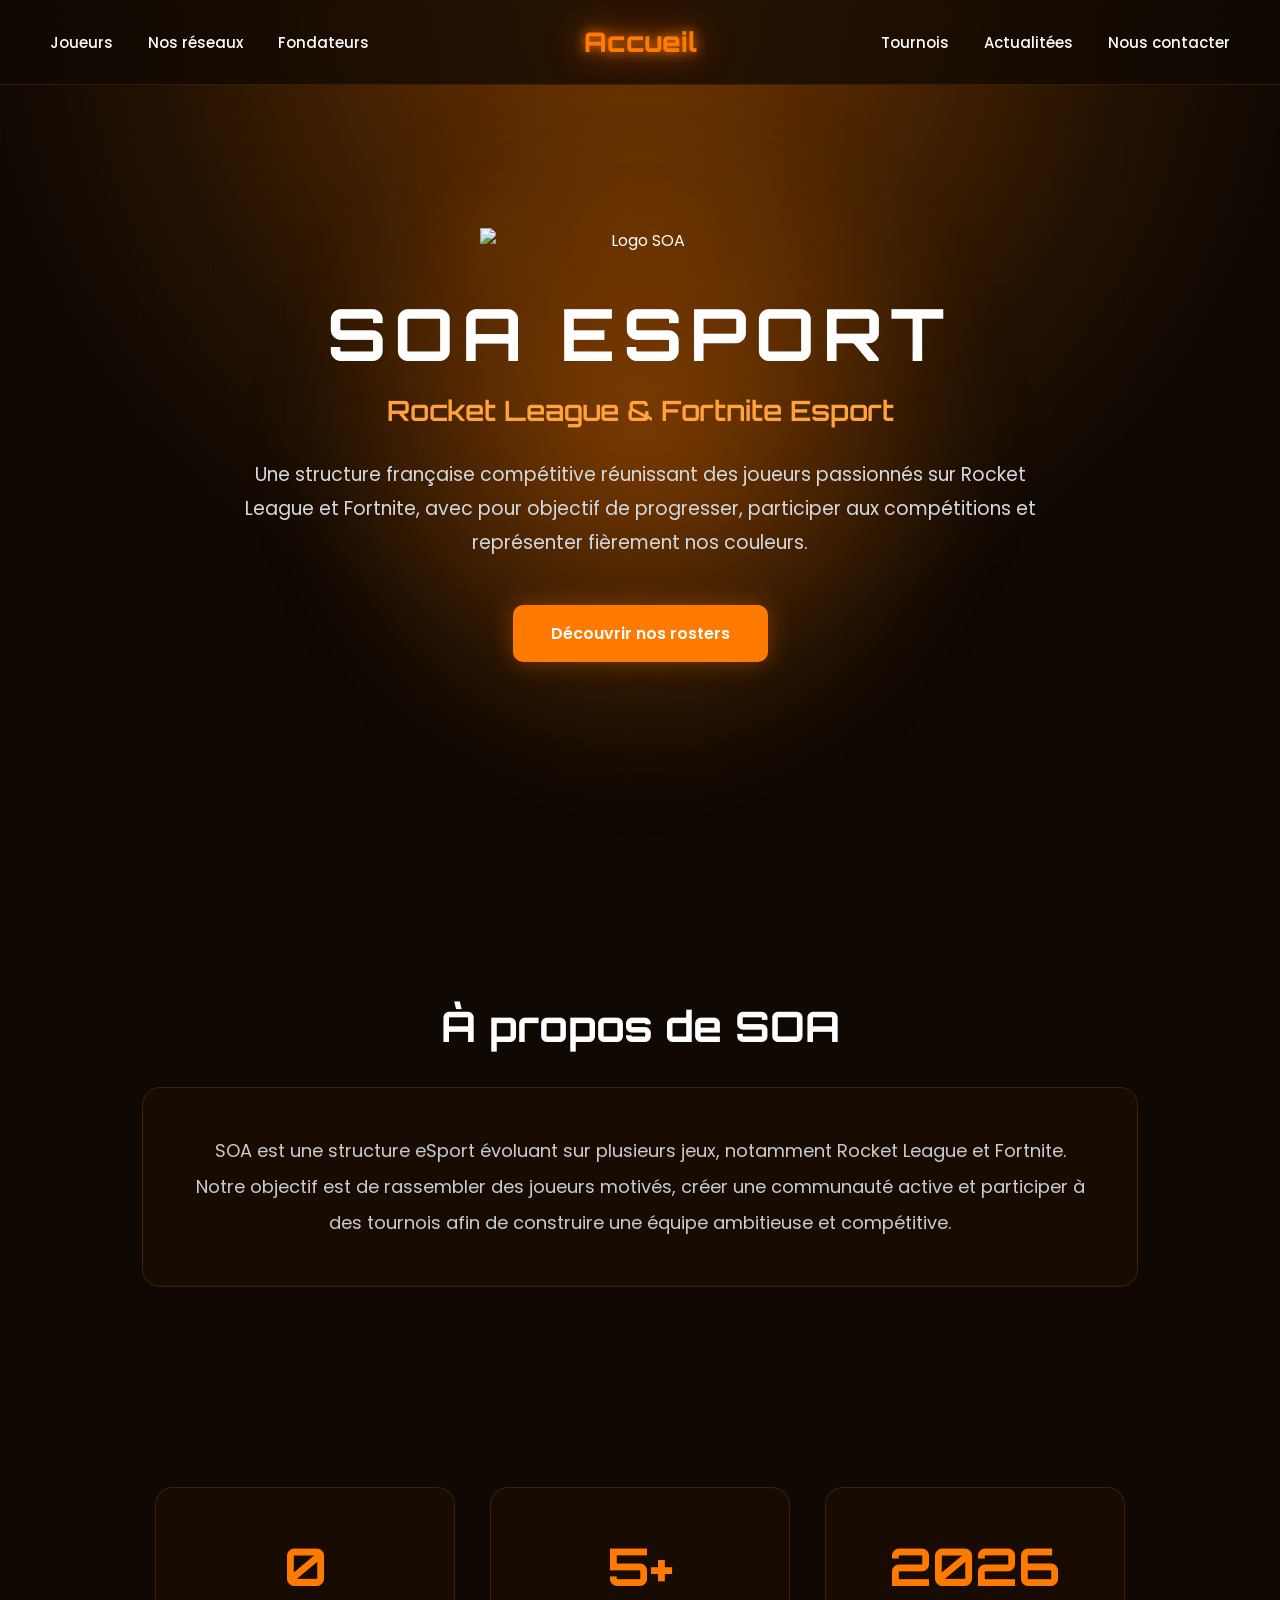
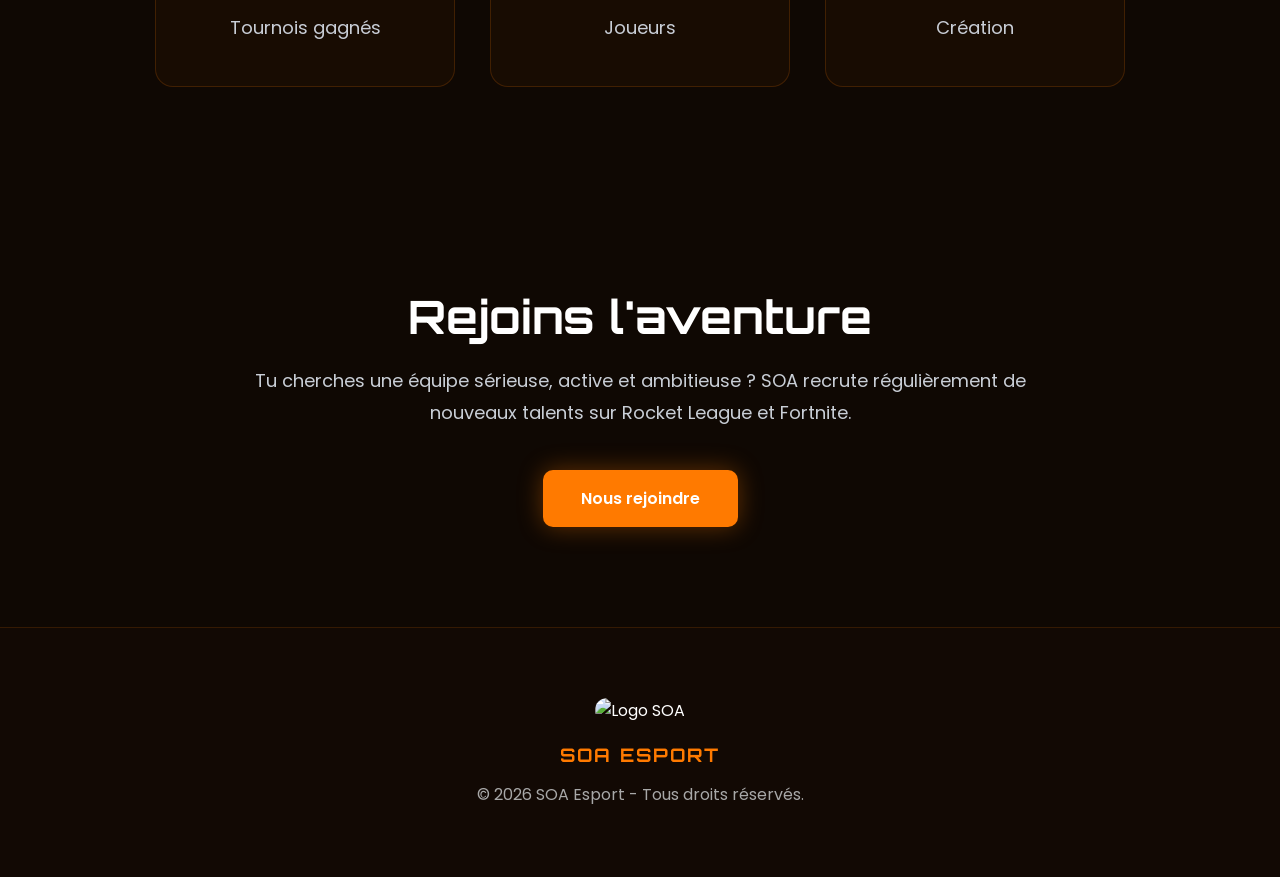
==== index.html @ ee6bb704 "Add links to 'Nos réseaux' and 'Actualitées' sections" ====
<!DOCTYPE html>
<html lang="fr">

<head>

    <meta charset="UTF-8">
    <meta name="viewport" content="width=device-width, initial-scale=1.0">

    <title>SOA Esport | Accueil</title>

    <link rel="stylesheet" href="css/style.css">
    <link rel="stylesheet" href="css/accueil.css">

    <link rel="preconnect" href="https://fonts.googleapis.com">
    <link rel="preconnect" href="https://fonts.gstatic.com" crossorigin>

    <link href="https://fonts.googleapis.com/css2?family=Orbitron:wght@400;600;700;800&family=Poppins:wght@300;400;500;600&display=swap" rel="stylesheet">

    <link rel="icon" href="images/SOA_logo_gris.jpg">

</head>


<body>


<header>

<nav>

<div class="nav-left">

<a href="joueurs.html">Joueurs</a>
<a href="reseaux.html">Nos réseaux</a>
<a href="fondateurs.html">Fondateurs</a>

</div>


<div class="nav-center">

<a href="./" class="active">Accueil</a>

</div>


<div class="nav-right">

<a href="tournois.html">Tournois</a>
<a href="actualites.html">Actualitées</a>
<a href="contact.html">Nous contacter</a>

</div>


</nav>

</header>




<main>



<section class="hero">


<div class="background-glow"></div>


<img src="images/SOA_logo_gris.jpg" class="logo" alt="Logo SOA">



<h1>SOA ESPORT</h1>


<h2>Rocket League & Fortnite Esport</h2>



<p>

Une structure française compétitive réunissant
des joueurs passionnés sur Rocket League et Fortnite,
avec pour objectif de progresser, participer aux compétitions
et représenter fièrement nos couleurs.

</p>



<a href="joueurs.html" class="btn">

Découvrir nos rosters

</a>



</section>





<section class="presentation reveal">


<div class="title">

<h2>À propos de SOA</h2>

</div>



<div class="presentation-content">


<p>

SOA est une structure eSport évoluant sur plusieurs jeux,
notamment Rocket League et Fortnite.

Notre objectif est de rassembler des joueurs motivés,
créer une communauté active et participer à des tournois
afin de construire une équipe ambitieuse et compétitive.

</p>


</div>


</section>





<section class="stats reveal">



<div class="stat">

<h3>0</h3>

<span>Tournois gagnés</span>

</div>




<div class="stat">

<h3>5+</h3>

<span>Joueurs</span>

</div>




<div class="stat">

<h3>2026</h3>

<span>Création</span>

</div>



</section>





<section class="join reveal">


<h2>Rejoins l'aventure</h2>



<p>

Tu cherches une équipe sérieuse, active et ambitieuse ?
SOA recrute régulièrement de nouveaux talents
sur Rocket League et Fortnite.

</p>



<a href="contact.html" class="btn">

Nous rejoindre

</a>



</section>



</main>





<footer>



<img src="images/SOA_logo_gris.jpg" alt="Logo SOA">



<h3>SOA ESPORT</h3>



<p>

© 2026 SOA Esport - Tous droits réservés.

</p>



</footer>





<script src="js/script.js"></script>

<script src="js/animations.js"></script>



</body>

</html>
---- css/style.css ----
/* ===========================
        GOOGLE FONT
=========================== */

@import url('https://fonts.googleapis.com/css2?family=Orbitron:wght@500;700;800&family=Poppins:wght@300;400;500;600&display=swap');


/* ===========================
        RESET
=========================== */

*{

    margin:0;
    padding:0;
    box-sizing:border-box;

}


html{

    scroll-behavior:smooth;

}


body{

    background:#0F0803;

    color:white;

    font-family:"Poppins",sans-serif;

    overflow-x:hidden;

}


/* Halo orange général */

body::before{

    content:"";

    position:fixed;

    inset:0;

    background:
        radial-gradient(circle at top,
        rgba(255,122,0,.16),
        transparent 45%);

    pointer-events:none;

    z-index:-1;

}



/* ===========================
        SCROLLBAR
=========================== */


::-webkit-scrollbar{

    width:10px;

}


::-webkit-scrollbar-track{

    background:#120A04;

}


::-webkit-scrollbar-thumb{

    background:#FF7A00;

    border-radius:50px;

}


::-webkit-scrollbar-thumb:hover{

    background:#FFA33A;

}



/* ===========================
        NAVIGATION
=========================== */


header{

    position:fixed;

    top:0;
    left:0;

    width:100%;

    height:85px;

    z-index:9999;

    backdrop-filter:blur(18px);

    background:rgba(15,8,3,.75);

    border-bottom:1px solid rgba(255,122,0,.15);

}



nav{

    max-width:1500px;

    height:100%;

    margin:auto;

    display:grid;

    grid-template-columns:1fr auto 1fr;

    align-items:center;

    padding:0 50px;

}



.nav-left,
.nav-right{

    display:flex;

    gap:35px;

    align-items:center;

}


.nav-right{

    justify-content:flex-end;

}



nav a{

    color:white;

    text-decoration:none;

    font-size:15px;

    font-weight:500;

    transition:.35s;

    position:relative;

}



nav a::after{

    content:"";

    position:absolute;

    left:0;

    bottom:-8px;

    width:0;

    height:2px;

    background:#FF7A00;

    transition:.35s;

}



nav a:hover{

    color:#FF7A00;

}



nav a:hover::after{

    width:100%;

}



.active{

    font-size:27px;

    color:#FF7A00;

    font-family:"Orbitron",sans-serif;

    font-weight:800;


    text-shadow:

        0 0 12px #FF7A00,

        0 0 35px #FF7A00;

}



/* ===========================
        BOUTONS
=========================== */


.btn{

    display:inline-block;

    padding:16px 38px;

    border-radius:10px;

    background:#FF7A00;

    color:white;

    text-decoration:none;

    font-weight:600;

    transition:.3s;

    box-shadow:

        0 0 25px rgba(255,122,0,.35);

}



.btn:hover{

    transform:translateY(-4px);

    background:#FFA33A;

    box-shadow:

        0 0 35px rgba(255,122,0,.8);

}



/* ===========================
        TITRES
=========================== */


h1,
h2,
h3{

    font-family:"Orbitron",sans-serif;

}



section{

    padding:100px 8%;

}



/* ===========================
        FOOTER
=========================== */


footer{

    background:#120904;

    border-top:

        1px solid rgba(255,122,0,.15);

    padding:70px 20px;

    text-align:center;

}



footer img{

    width:100px;

    margin-bottom:20px;

    filter:none;

    box-shadow:none;

    border-radius:12px;

}



footer h3{

    color:#FF7A00;

    margin-bottom:15px;

    letter-spacing:2px;

}



footer p{

    color:#A8A8A8;

}



/* ===========================
        RESPONSIVE
=========================== */


@media(max-width:1050px){


    nav{

        display:flex;

        flex-direction:column;

        justify-content:center;

        gap:18px;

        padding:20px;

        height:auto;

    }



    header{

        height:auto;

    }



    .nav-left,
    .nav-right{

        justify-content:center;

        flex-wrap:wrap;

    }



    .nav-center{

        order:-1;

    }


}



@media(max-width:650px){


    nav a{

        font-size:14px;

    }



    .active{

        font-size:22px;

    }



    section{

        padding:80px 25px;

    }


}



/* ===========================
    APPARITION AU SCROLL
=========================== */


.reveal{

    opacity:0;

    transform:translateY(70px);

    transition:

        opacity .9s ease,

        transform .9s ease;

}



.active-reveal{

    opacity:1;

    transform:translateY(0);

}
---- css/accueil.css ----
/* ==========================================
                HERO
========================================== */

.hero{

    position:relative;

    min-height:100vh;

    display:flex;

    flex-direction:column;

    justify-content:center;

    align-items:center;

    text-align:center;

    overflow:hidden;

    padding-top:90px;

}


/* Dégradé lumineux */

.hero::before{

    content:"";

    position:absolute;

    inset:0;

    background:

        radial-gradient(circle at top,

        rgba(255,122,0,.30),

        transparent 60%);

    z-index:-3;

}


/* Grille futuriste */

.hero::after{

    content:"";

    position:absolute;

    inset:0;

    background-image:

        linear-gradient(rgba(255,122,0,.04) 1px, transparent 1px),
        linear-gradient(90deg, rgba(255,122,0,.04) 1px, transparent 1px);

    background-size:70px 70px;

    opacity:.35;

    z-index:-2;

}


/* Halo derrière le logo */

.background-glow{

    position:absolute;

    width:700px;

    height:700px;

    border-radius:50%;


    background:

        radial-gradient(circle,

        rgba(255,122,0,.40),

        transparent 70%);


    filter:blur(40px);

    animation:pulse 6s infinite;

    z-index:-1;

}


/* ==========================================
                LOGO
========================================== */


.logo{

    width:320px;

    max-width:80%;

    margin-bottom:35px;


    filter:

        drop-shadow(0 0 35px rgba(255,122,0,.80));


    animation:float 5s ease-in-out infinite;

}


/* ==========================================
                TITRES
========================================== */


.hero h1{

    font-size:72px;

    letter-spacing:8px;

    margin-bottom:15px;

}



.hero h2{

    color:#FFA33A;

    font-size:28px;

    margin-bottom:30px;

    font-weight:600;

}



.hero p{

    max-width:820px;

    font-size:19px;

    line-height:1.8;

    color:#D3D8DF;

    margin-bottom:45px;

}


/* ==========================================
            PRESENTATION
========================================== */


.presentation{

    max-width:1200px;

    margin:auto;

    text-align:center;

}



.presentation h2{

    font-size:42px;

    margin-bottom:35px;

}



.presentation-content{

    background:

        rgba(255,122,0,.04);


    border:

        1px solid rgba(255,122,0,.18);


    backdrop-filter:blur(15px);


    border-radius:18px;


    padding:45px;


    transition:.35s;

}



.presentation-content:hover{

    transform:translateY(-8px);


    border-color:#FF7A00;


    box-shadow:

        0 0 35px rgba(255,122,0,.25);

}



.presentation p{

    line-height:2;

    font-size:18px;

    color:#C7CCD2;

}


/* ==========================================
                STATS
========================================== */


.stats{

    display:grid;

    grid-template-columns:repeat(3,300px);

    justify-content:center;

    gap:35px;

    max-width:1200px;

    margin:auto;

}



.stat{

    background:

        rgba(255,122,0,.04);


    border:

        1px solid rgba(255,122,0,.18);


    border-radius:18px;


    padding:45px;


    text-align:center;


    transition:.35s;

}



.stat:hover{

    transform:translateY(-10px);


    border-color:#FF7A00;


    box-shadow:

        0 0 40px rgba(255,122,0,.30);

}



.stat h3{

    font-size:52px;

    color:#FF7A00;

    margin-bottom:15px;

}



.stat span{

    color:#C9CED6;

    font-size:18px;

}


/* ==========================================
            REJOINDRE
========================================== */


.join{

    text-align:center;

    max-width:1000px;

    margin:auto;

}



.join h2{

    font-size:46px;

    margin-bottom:20px;

}



.join p{

    color:#C9CED6;

    font-size:18px;

    line-height:1.8;

    margin-bottom:40px;

}


/* ==========================================
            ANIMATIONS
========================================== */


@keyframes float{


    0%,100%{

        transform:translateY(0);

    }


    50%{

        transform:translateY(-18px);

    }

}



@keyframes pulse{


    0%{

        transform:scale(.9);

        opacity:.5;

    }


    50%{

        transform:scale(1.1);

        opacity:1;

    }


    100%{

        transform:scale(.9);

        opacity:.5;

    }

}


/* ==========================================
            RESPONSIVE
========================================== */


@media(max-width:1200px){


    .stats{

        grid-template-columns:repeat(2,300px);

        justify-content:center;

    }

}



@media(max-width:900px){


    .hero h1{

        font-size:48px;

    }



    .hero h2{

        font-size:22px;

    }



    .hero p{

        font-size:17px;

    }



    .presentation h2,
    .join h2{

        font-size:34px;

    }

}



@media(max-width:700px){


    .stats{

        grid-template-columns:1fr;

    }



    .logo{

        width:220px;

    }



    .hero h1{

        font-size:36px;

        letter-spacing:4px;

    }



    .background-glow{

        width:450px;

        height:450px;

    }

}
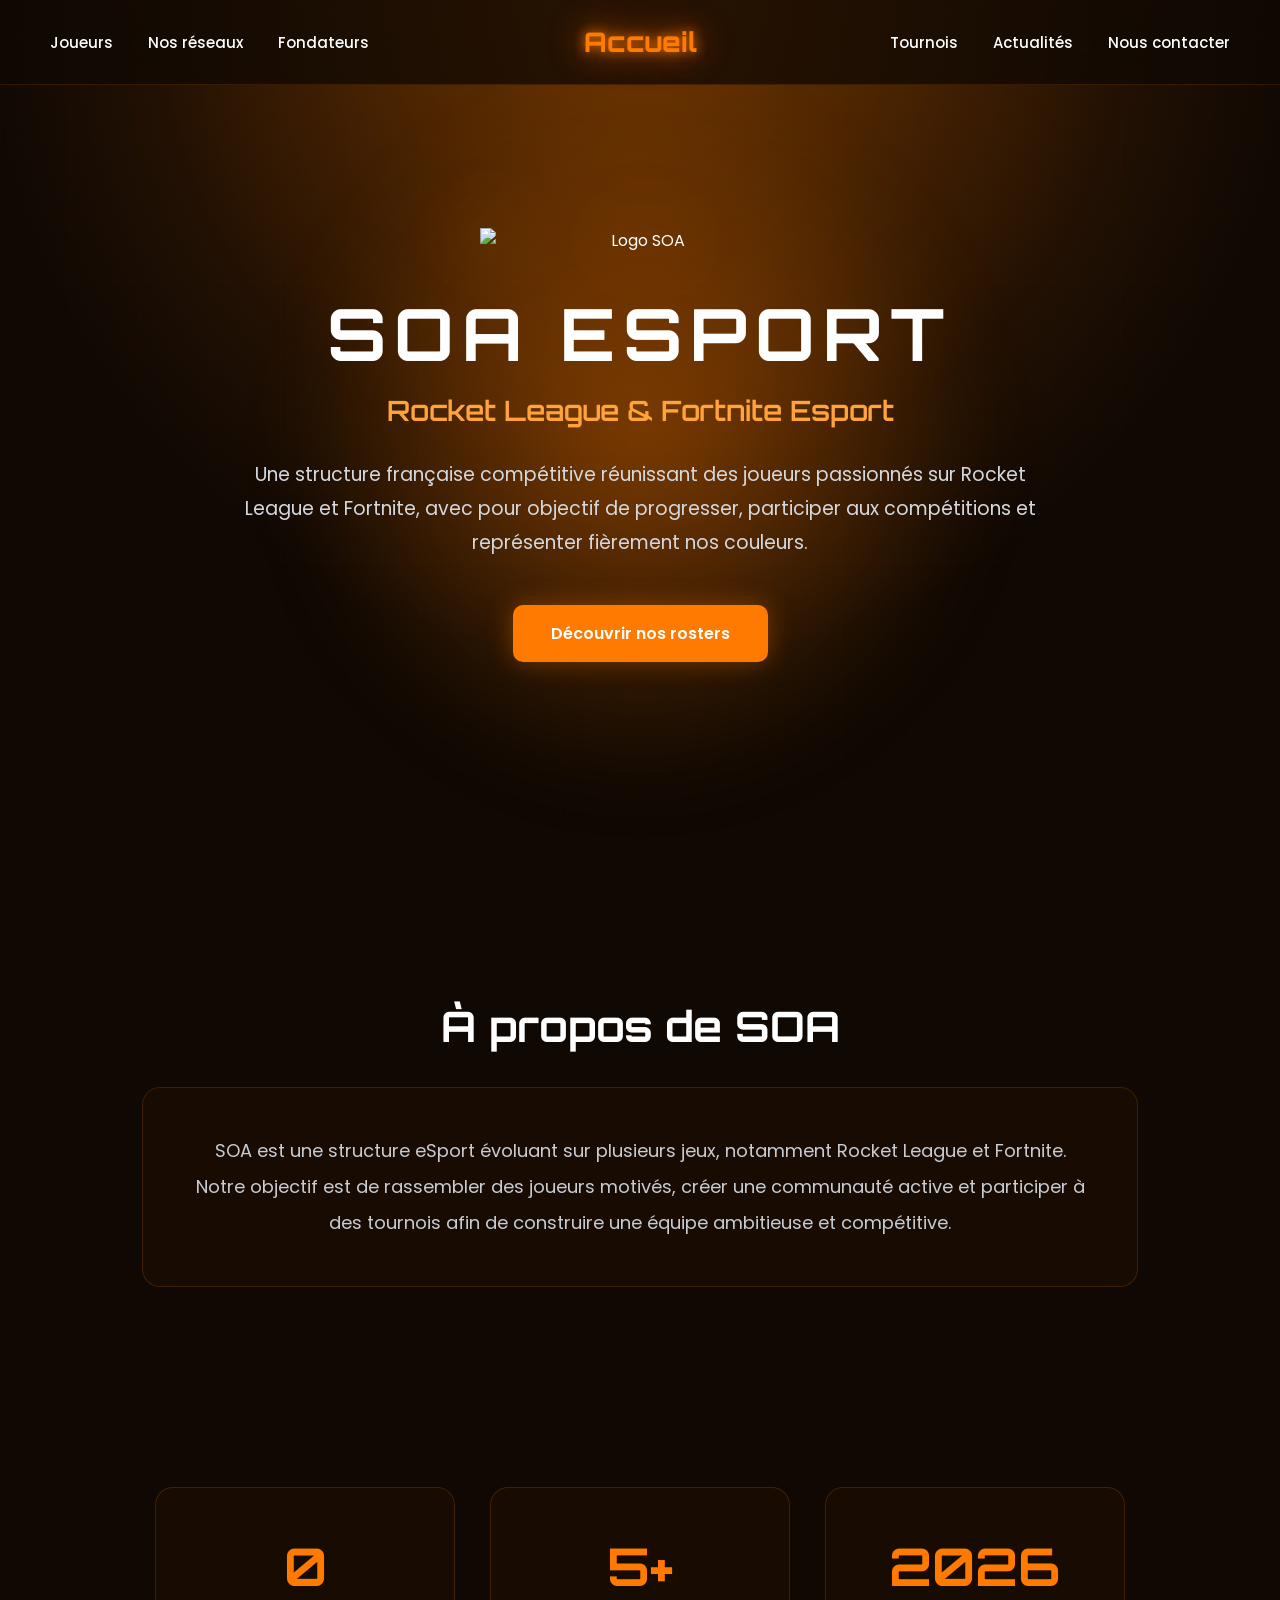
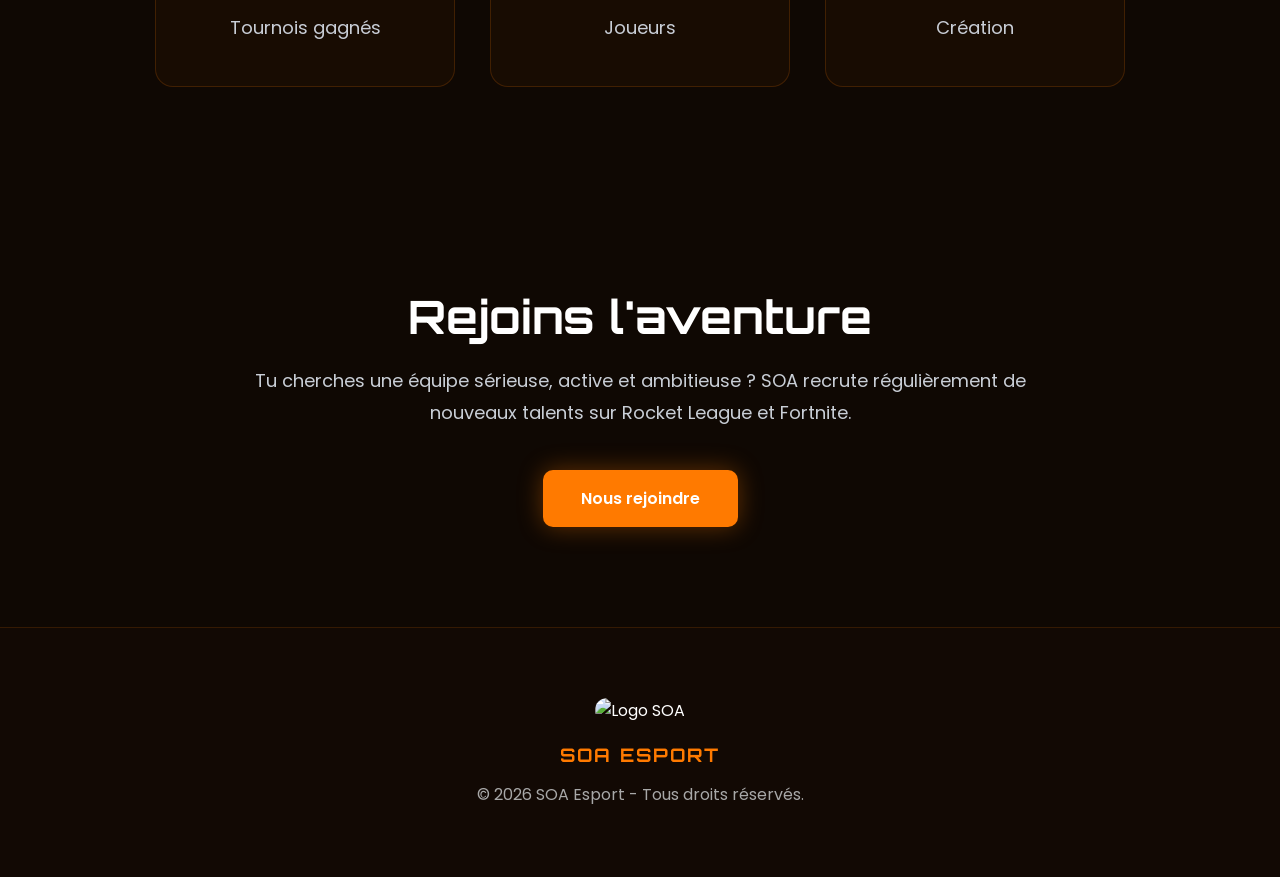
==== commit 292bb33c: "Fix typo in 'Actualitées' to 'Actualités'" ====
--- a/index.html
+++ b/index.html
@@ -48,7 +48,7 @@
 <div class="nav-right">
 
 <a href="tournois.html">Tournois</a>
-<a href="actualites.html">Actualitées</a>
+<a href="actualites.html">Actualités</a>
 <a href="contact.html">Nous contacter</a>
 
 </div>
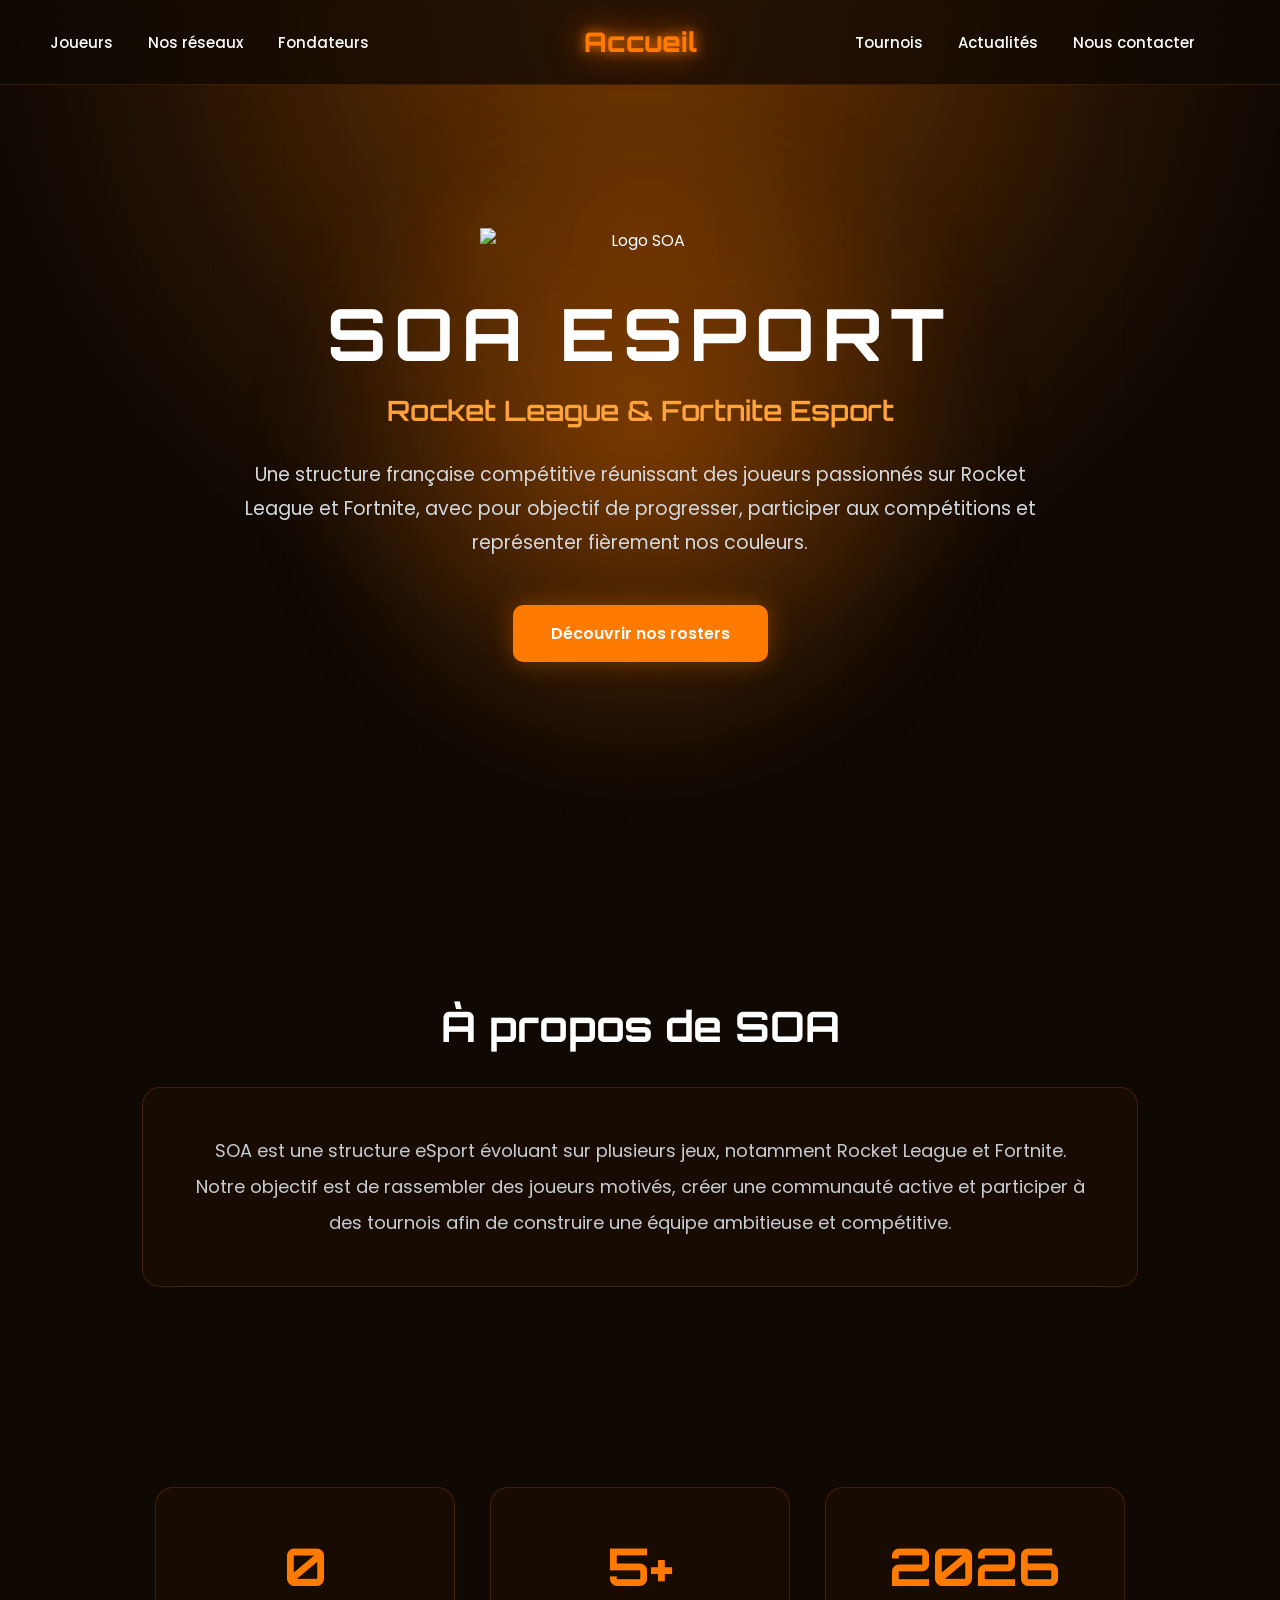
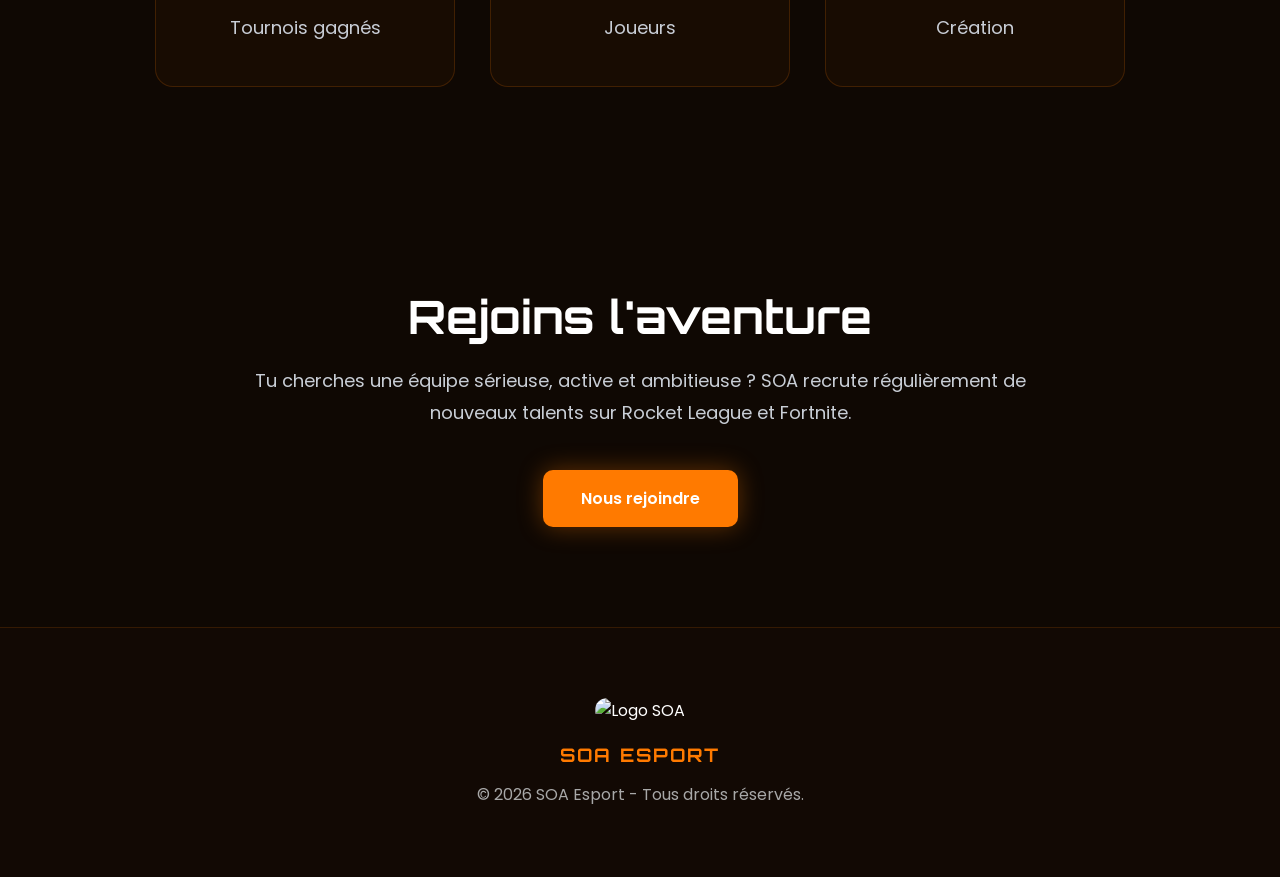
==== commit 21c93377: "Add account container and script to index.html Added account container and included account.js scrip" ====
--- a/index.html
+++ b/index.html
@@ -4,6 +4,7 @@
 
 <head>
 
+    <script type="module" src="script.js"></script>
     <meta charset="UTF-8">
     <meta name="viewport" content="width=device-width, initial-scale=1.0">
 
@@ -50,6 +51,8 @@
 <a href="tournois.html">Tournois</a>
 <a href="actualites.html">Actualités</a>
 <a href="contact.html">Nous contacter</a>
+
+<div id="account-container"></div>
 
 </div>
 
@@ -249,7 +252,7 @@
 
 <script src="js/animations.js"></script>
 
-
+<script type="module" src="js/account.js"></script>
 
 </body>
 
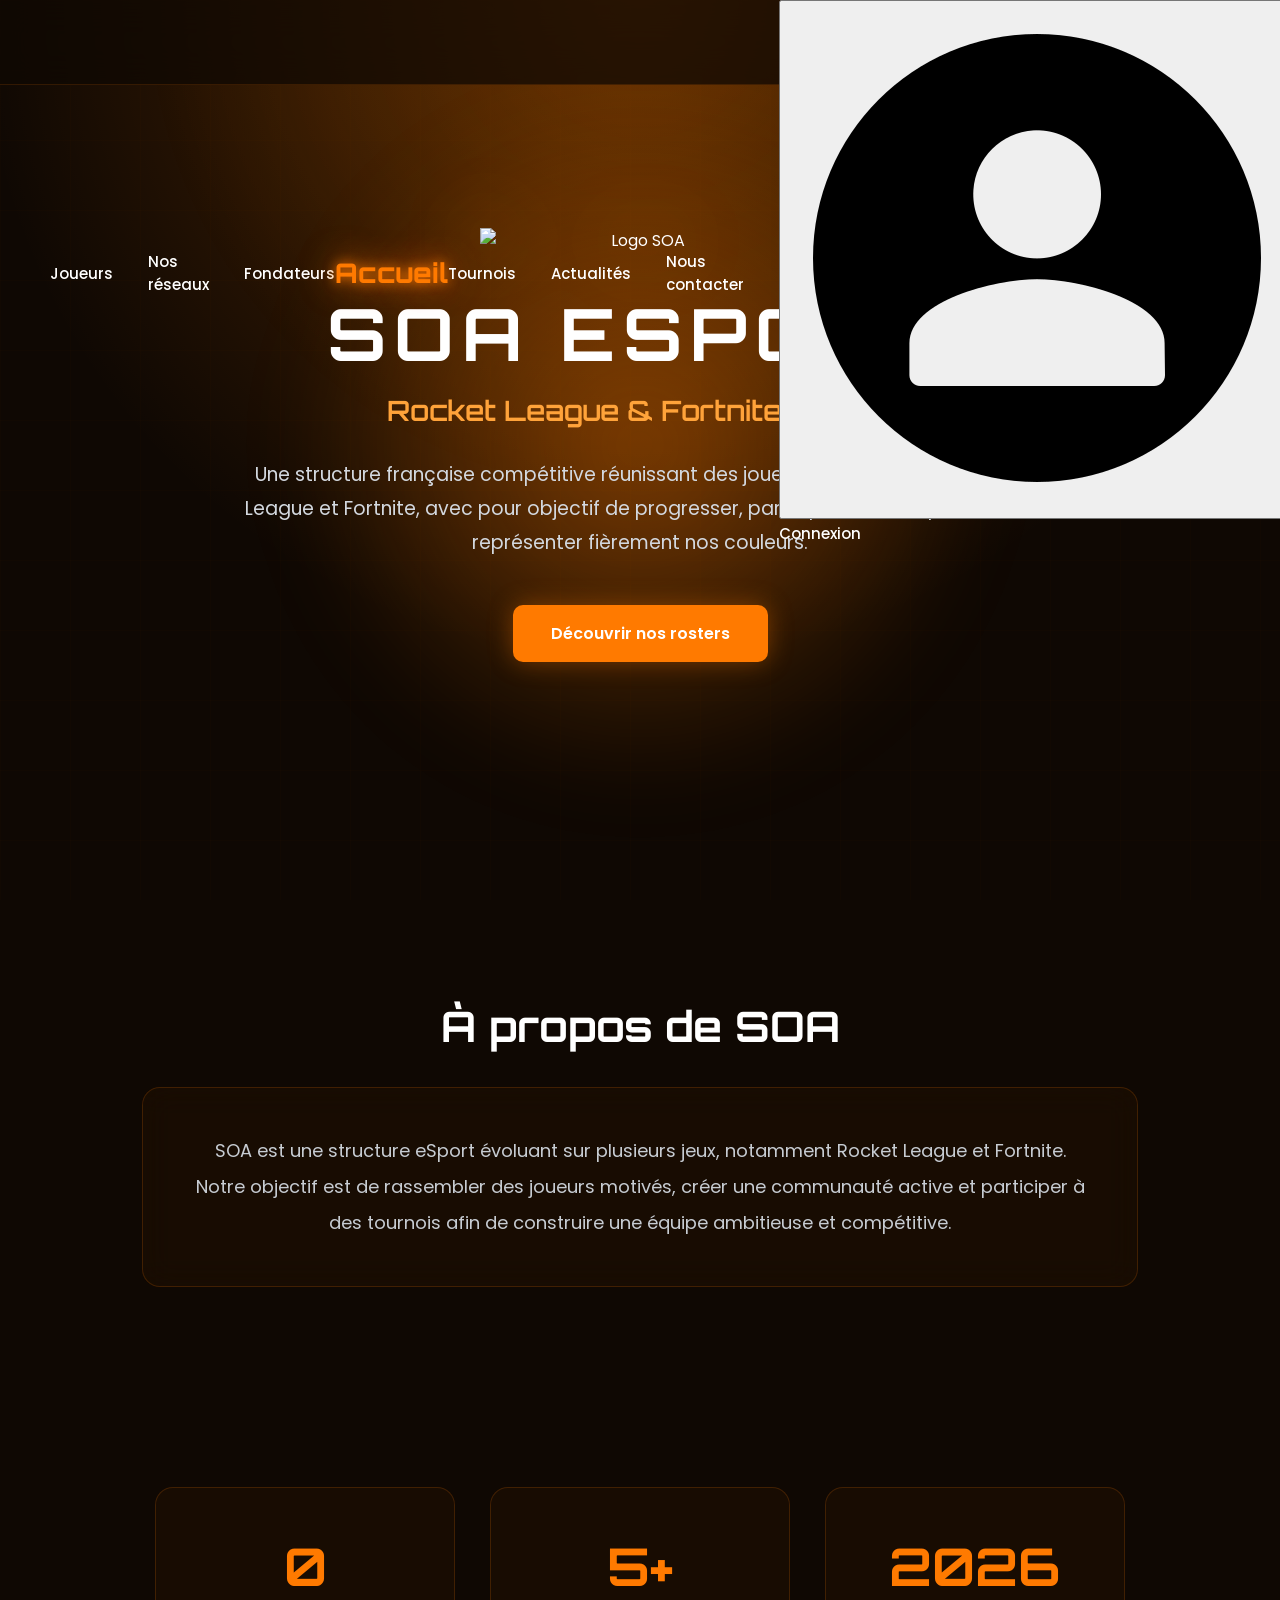
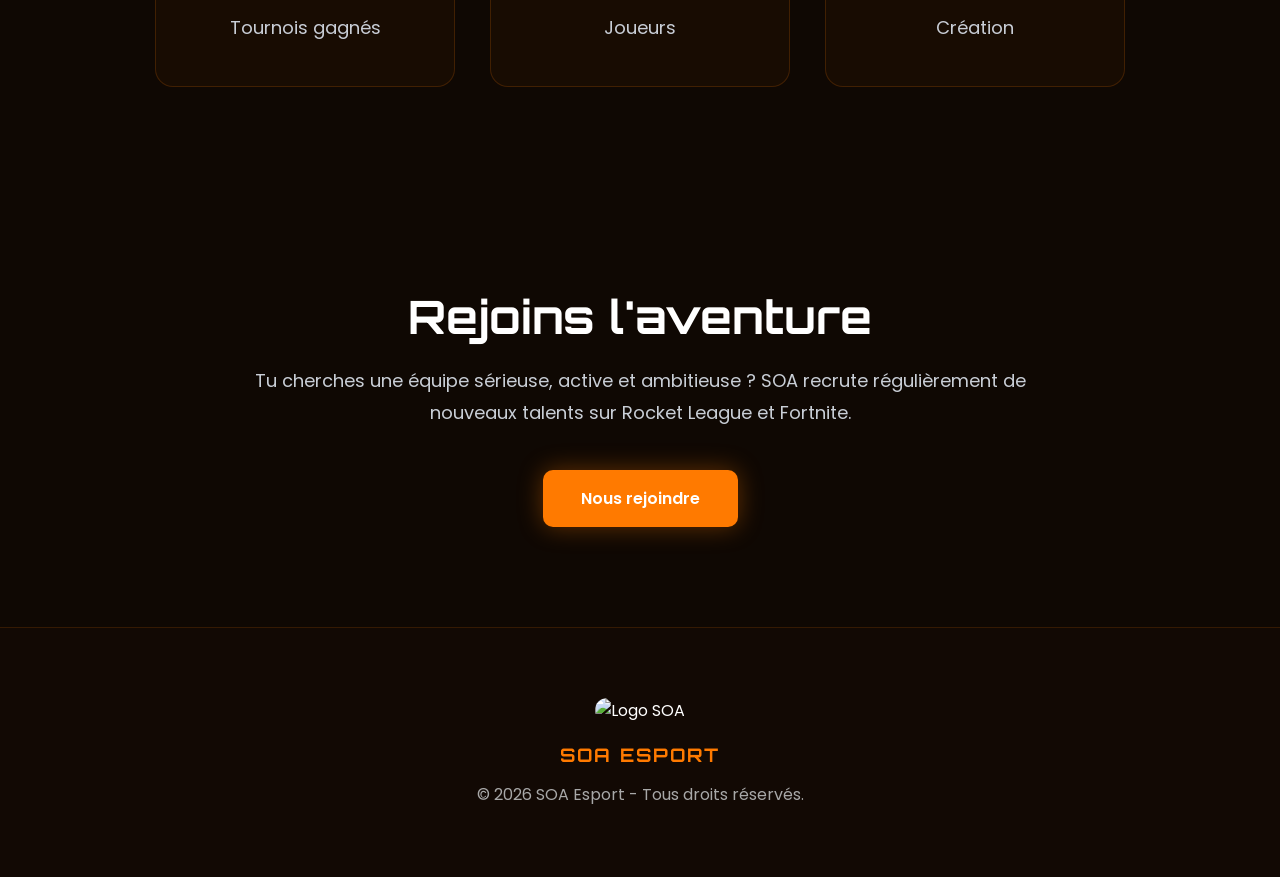
==== commit 3ee4f4d4: "Update index.html" ====
--- a/index.html
+++ b/index.html
@@ -4,7 +4,7 @@
 
 <head>
 
-    <script type="module" src="script.js"></script>
+    <script type="module" src="js/script.js"></script>
     <meta charset="UTF-8">
     <meta name="viewport" content="width=device-width, initial-scale=1.0">
 
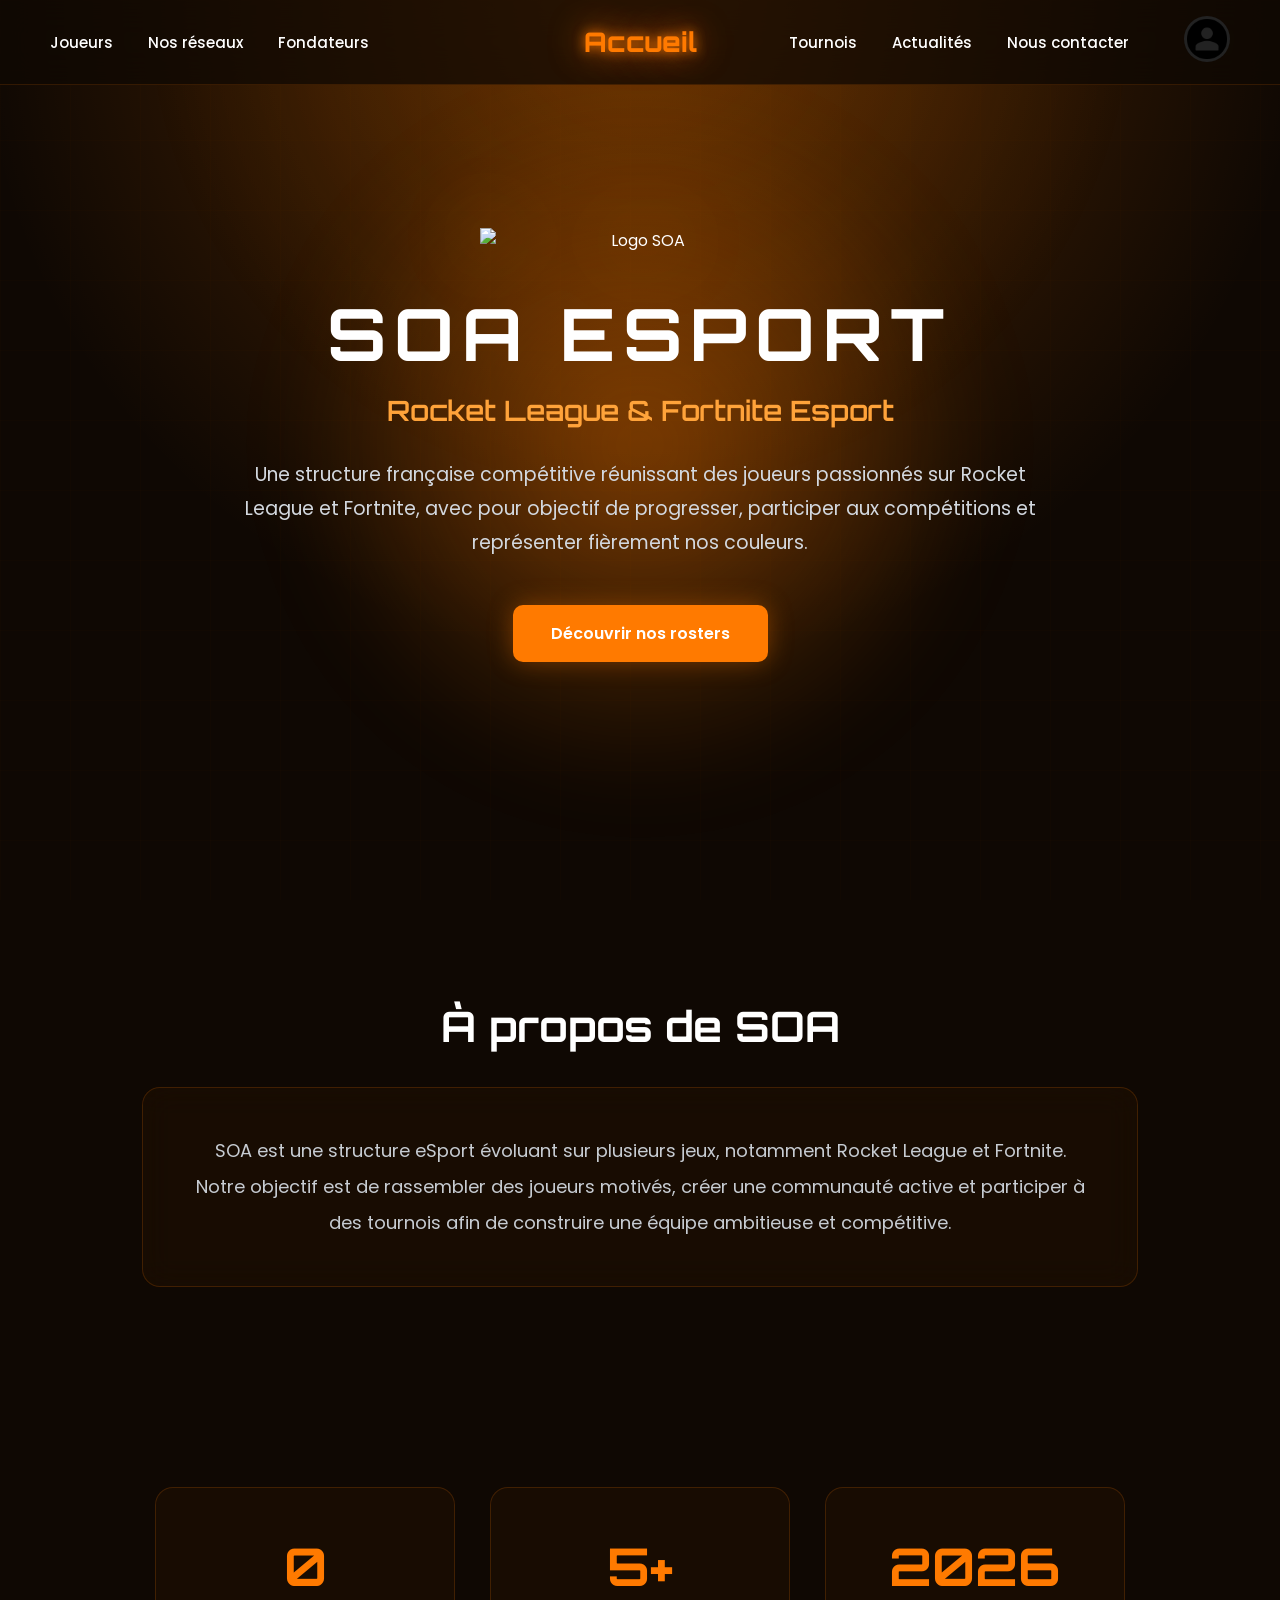
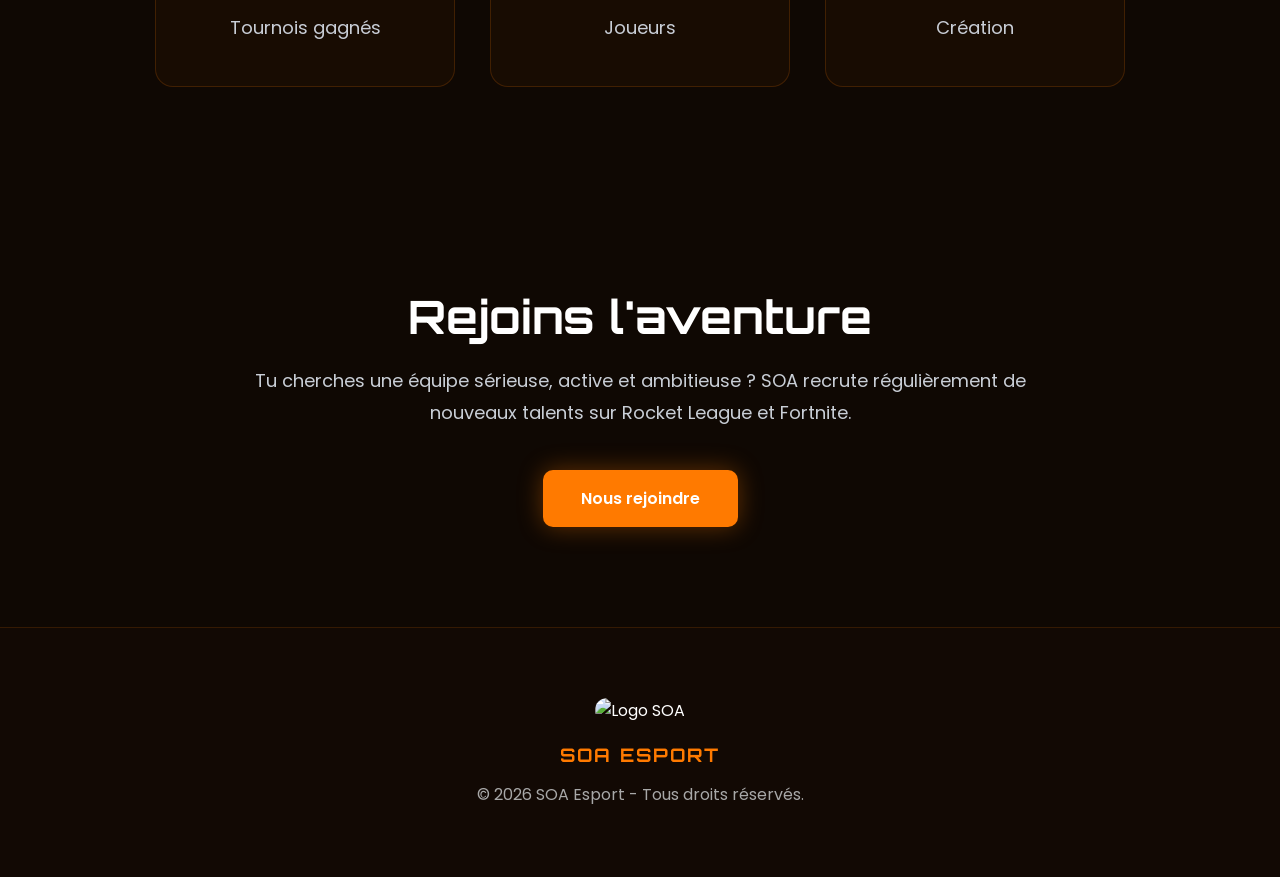
==== commit 0ce6cce3: "Add account.css stylesheet link to index.html" ====
--- a/index.html
+++ b/index.html
@@ -12,6 +12,7 @@
 
     <link rel="stylesheet" href="css/style.css">
     <link rel="stylesheet" href="css/accueil.css">
+    <link rel="stylesheet" href="components/account.css">
 
     <link rel="preconnect" href="https://fonts.googleapis.com">
     <link rel="preconnect" href="https://fonts.gstatic.com" crossorigin>
--- a/components/account.css
+++ b/components/account.css
@@ -0,0 +1,86 @@
+.account{
+
+    position:relative;
+    margin-left:20px;
+
+}
+
+#accountButton{
+
+    width:46px;
+    height:46px;
+
+    border:none;
+
+    border-radius:50%;
+
+    overflow:hidden;
+
+    cursor:pointer;
+
+    background:#222;
+
+    transition:.25s;
+
+}
+
+#accountButton:hover{
+
+    transform:scale(1.08);
+
+}
+
+#accountAvatar{
+
+    width:100%;
+    height:100%;
+
+    object-fit:cover;
+
+}
+
+.account-menu{
+
+    position:absolute;
+
+    top:60px;
+
+    right:0;
+
+    width:190px;
+
+    background:#1d1d1d;
+
+    border-radius:12px;
+
+    display:none;
+
+    overflow:hidden;
+
+    box-shadow:0 15px 40px rgba(0,0,0,.4);
+
+}
+
+.account-menu.open{
+
+    display:block;
+
+}
+
+.account-menu a{
+
+    display:block;
+
+    padding:14px;
+
+    color:white;
+
+    text-decoration:none;
+
+}
+
+.account-menu a:hover{
+
+    background:#ff7b00;
+
+}
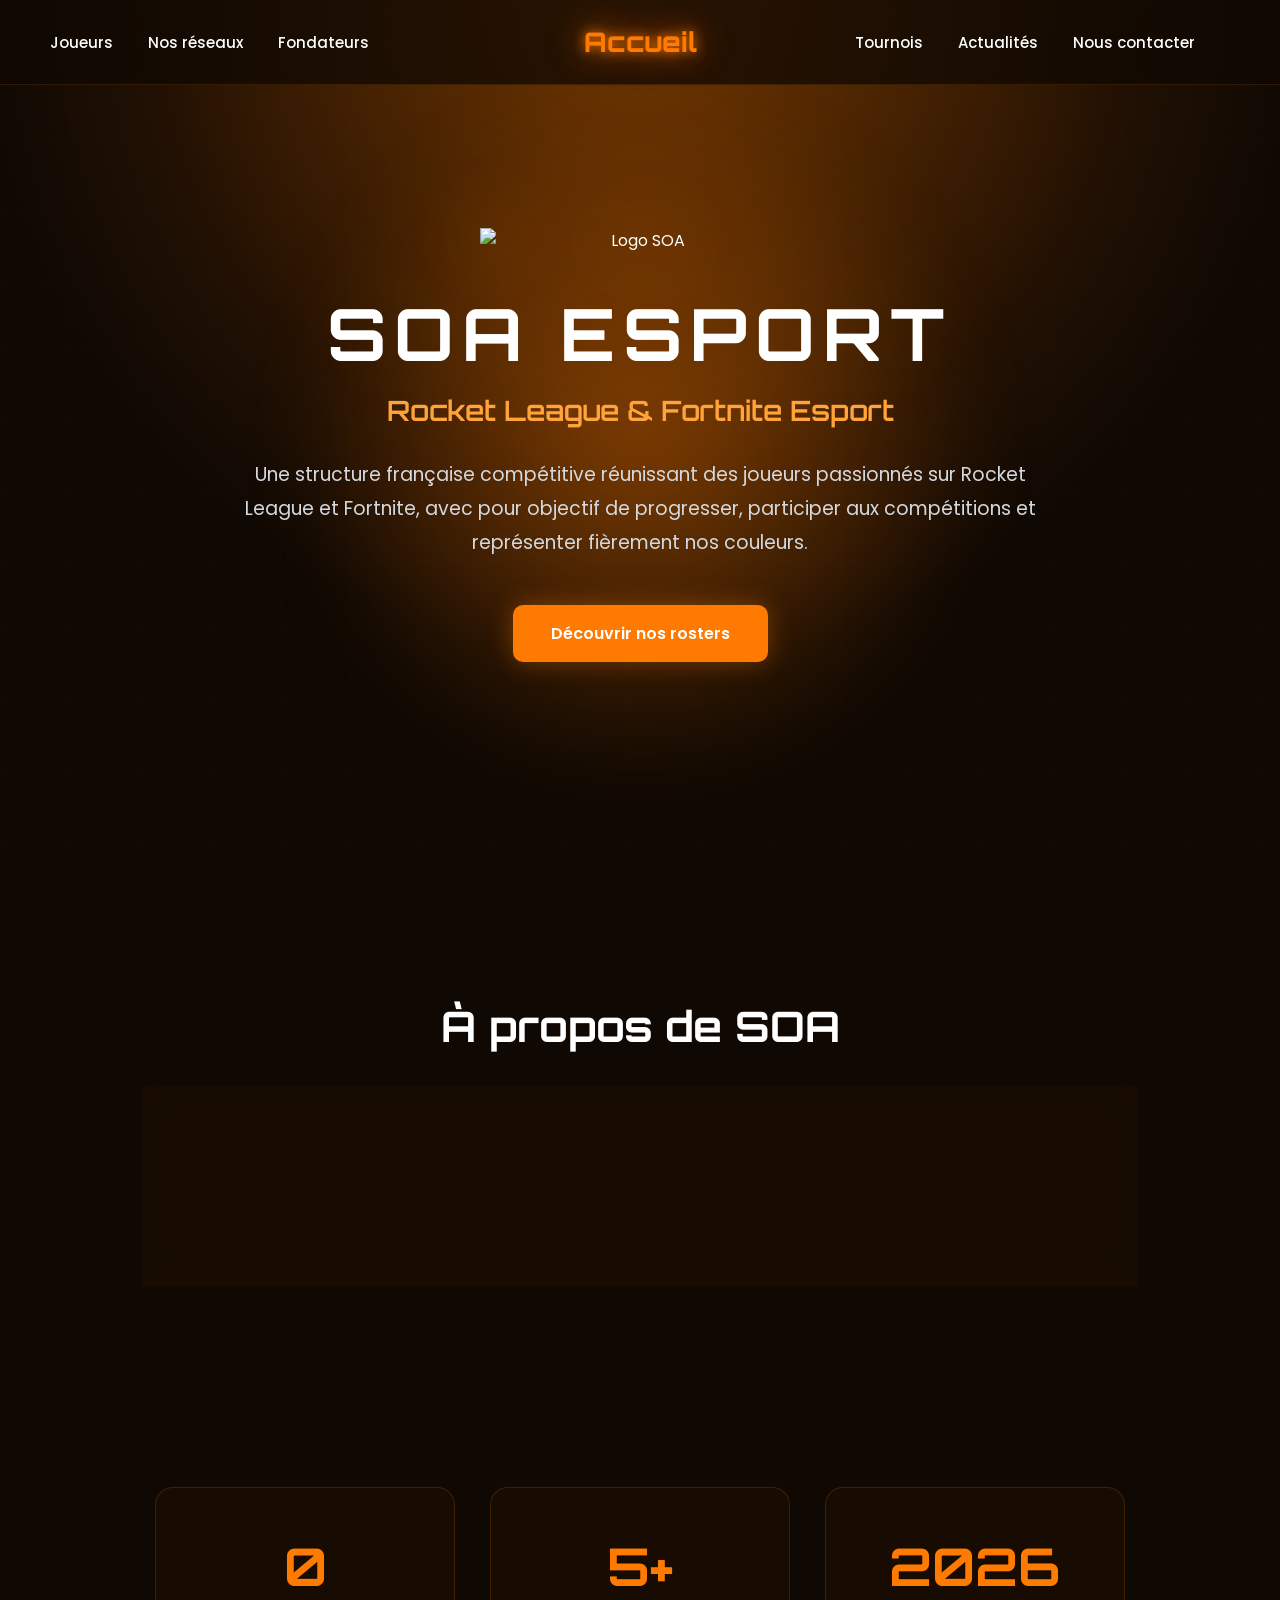
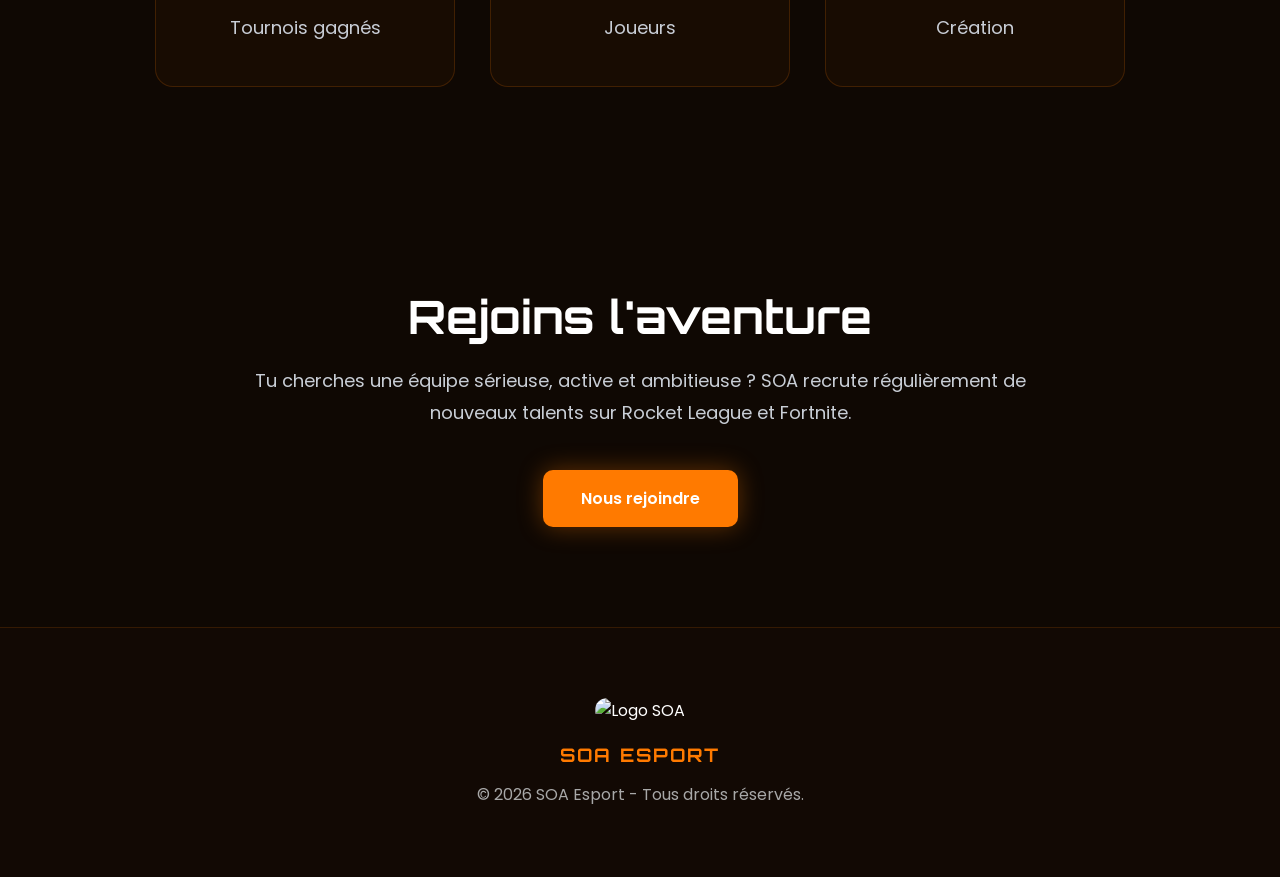
==== commit e384ae81: "Update account stylesheet link in index.html" ====
--- a/index.html
+++ b/index.html
@@ -12,7 +12,7 @@
 
     <link rel="stylesheet" href="css/style.css">
     <link rel="stylesheet" href="css/accueil.css">
-    <link rel="stylesheet" href="components/account.css">
+    <link rel="stylesheet" href="css/account.css">
 
     <link rel="preconnect" href="https://fonts.googleapis.com">
     <link rel="preconnect" href="https://fonts.gstatic.com" crossorigin>
--- a/css/account.css
+++ b/css/account.css
@@ -0,0 +1,131 @@
+.account{
+
+    position:relative;
+    margin-left:20px;
+
+}
+
+#accountButton{
+
+    width:46px;
+    height:46px;
+
+    border:none;
+
+    border-radius:50%;
+
+    overflow:hidden;
+
+    cursor:pointer;
+
+    background:#222;
+
+    transition:.25s;
+
+}
+
+#accountButton:hover{
+
+    transform:scale(1.08);
+
+}
+
+#accountAvatar{
+
+    width:100%;
+    height:100%;
+
+    object-fit:cover;
+
+}
+
+.account-menu{
+
+    position:absolute;
+
+    top:60px;
+
+    right:0;
+
+    width:190px;
+
+    background:#1d1d1d;
+
+    border-radius:12px;
+
+    display:none;
+
+    overflow:hidden;
+
+    box-shadow:0 15px 40px rgba(0,0,0,.4);
+
+}
+
+.account-menu.open{
+
+    display:block;
+
+}
+
+.account-menu a{
+
+    display:block;
+
+    padding:14px;
+
+    color:white;
+
+    text-decoration:none;
+
+}
+
+.account-menu a:hover{
+
+    background:#ff7b00;
+
+}
+
+/* Protection contre les styles globaux du site */
+
+#account-container img{
+
+    width:46px !important;
+
+    height:46px !important;
+
+    max-width:none !important;
+
+    object-fit:cover;
+
+}
+
+
+#account-container .account{
+
+    display:flex;
+
+    align-items:center;
+
+}
+
+
+#account-container #accountButton{
+
+    width:46px !important;
+
+    height:46px !important;
+
+    padding:0;
+
+    overflow:hidden;
+
+}
+
+
+#account-container .account-menu img{
+
+    width:45px !important;
+
+    height:45px !important;
+
+}
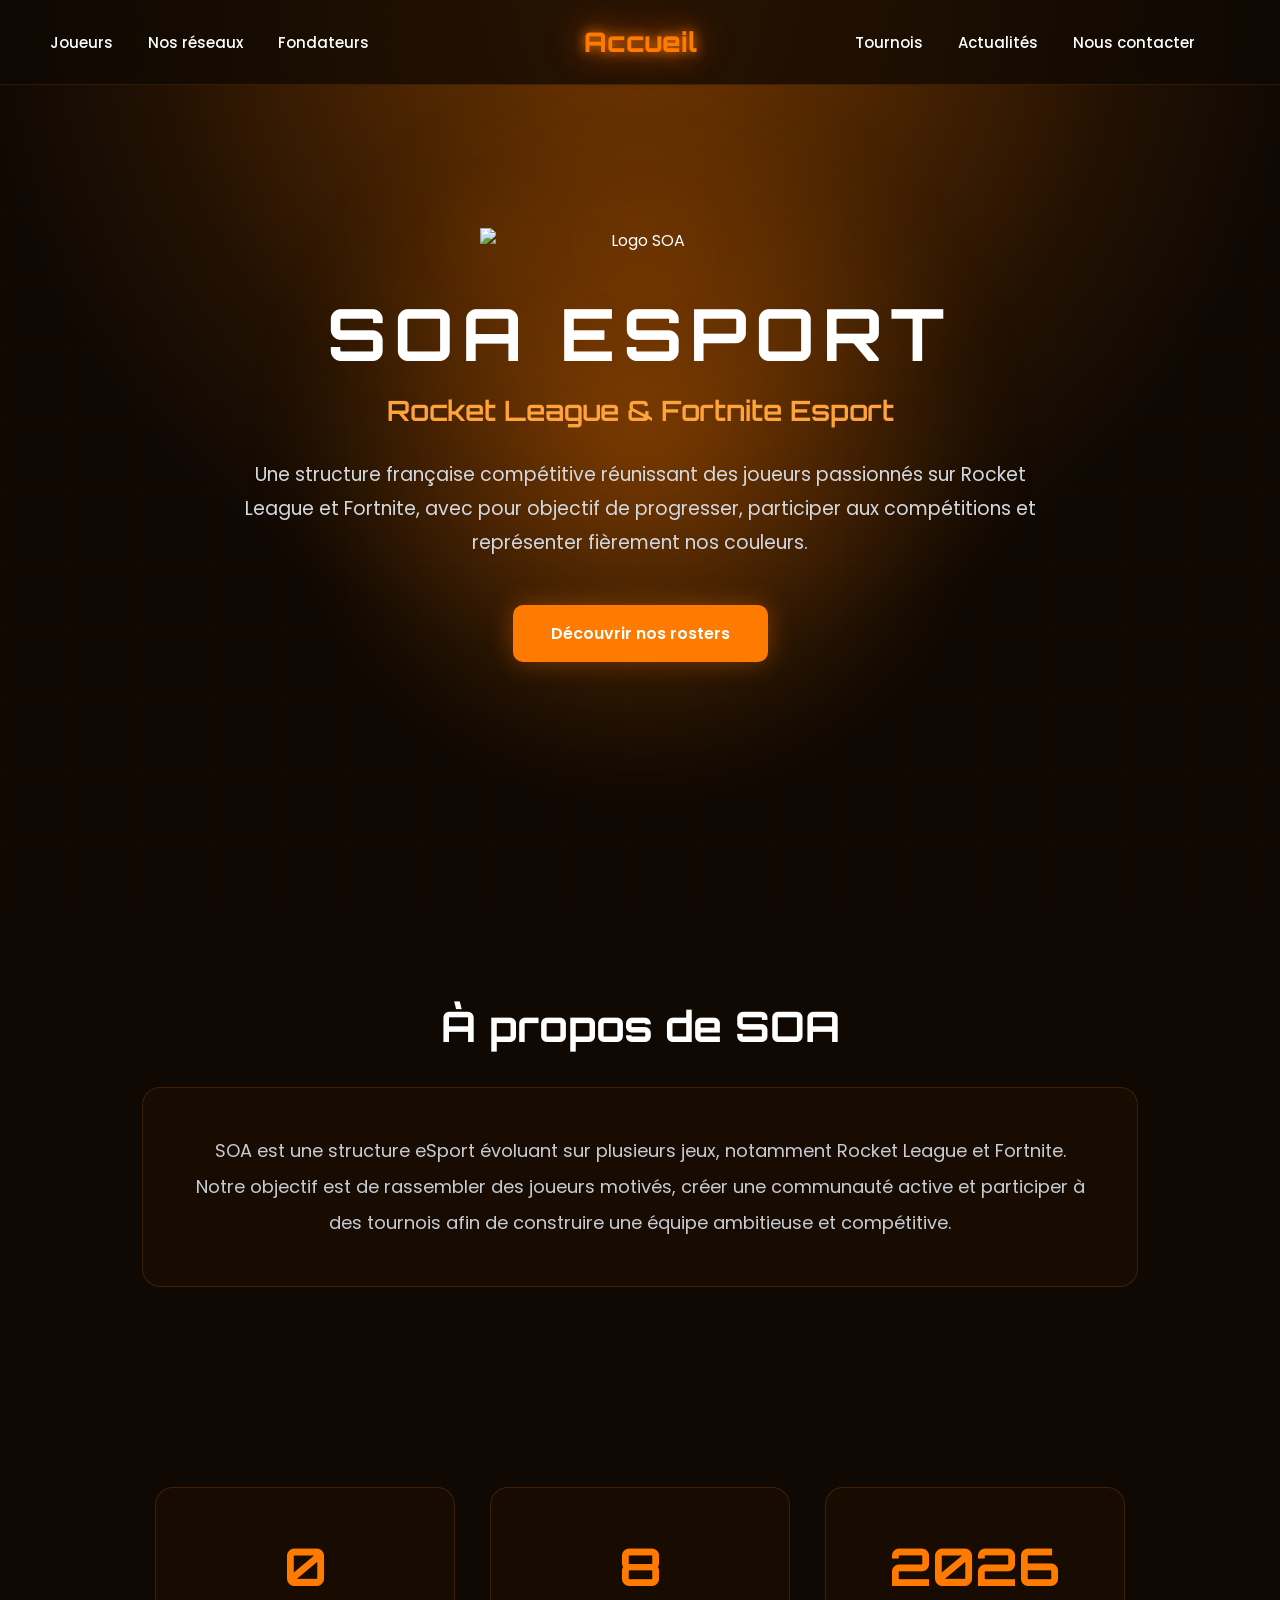
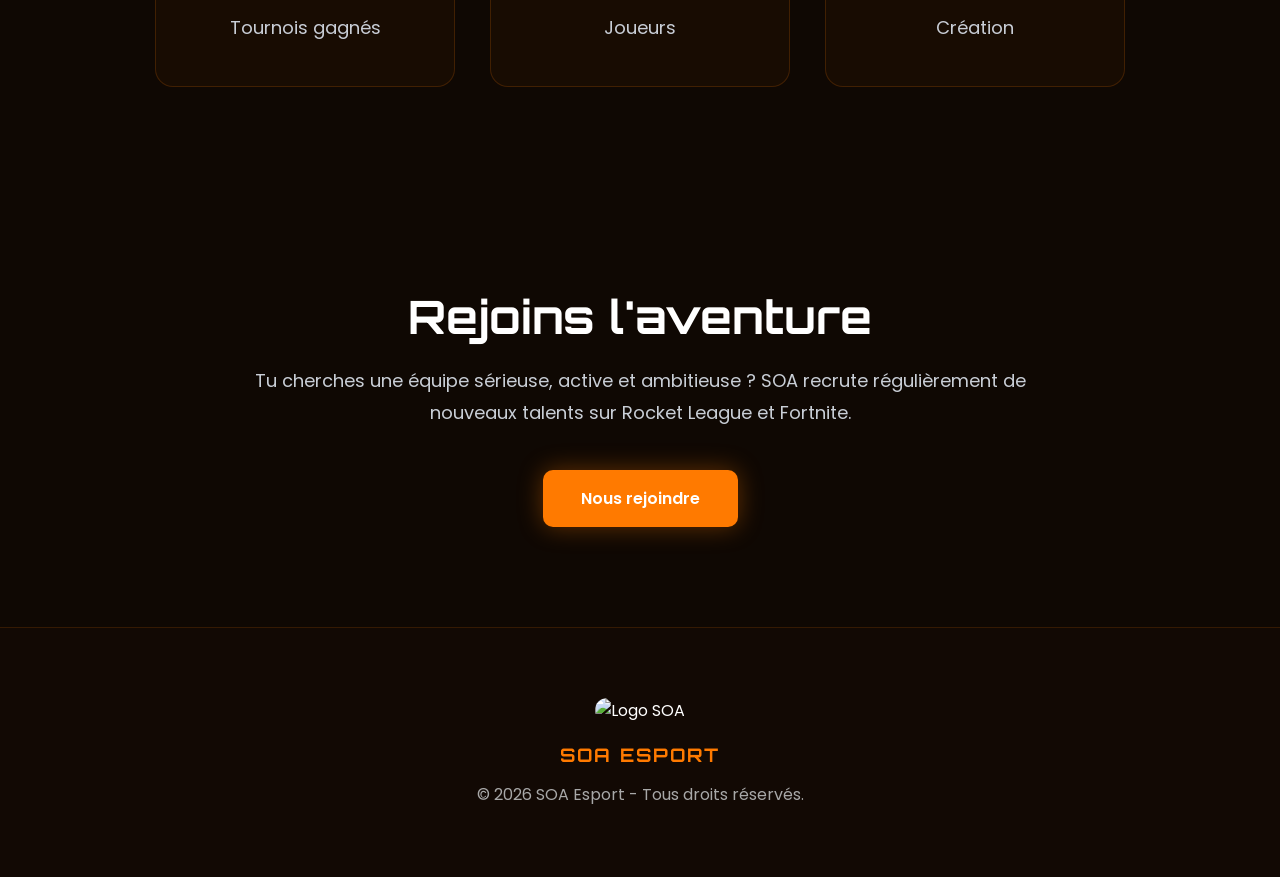
==== commit 975652cb: "Fix header value from 5 to 8 in index.html" ====
--- a/index.html
+++ b/index.html
@@ -163,7 +163,7 @@
 
 <div class="stat">
 
-<h3>5+</h3>
+<h3>8</h3>
 
 <span>Joueurs</span>
 
